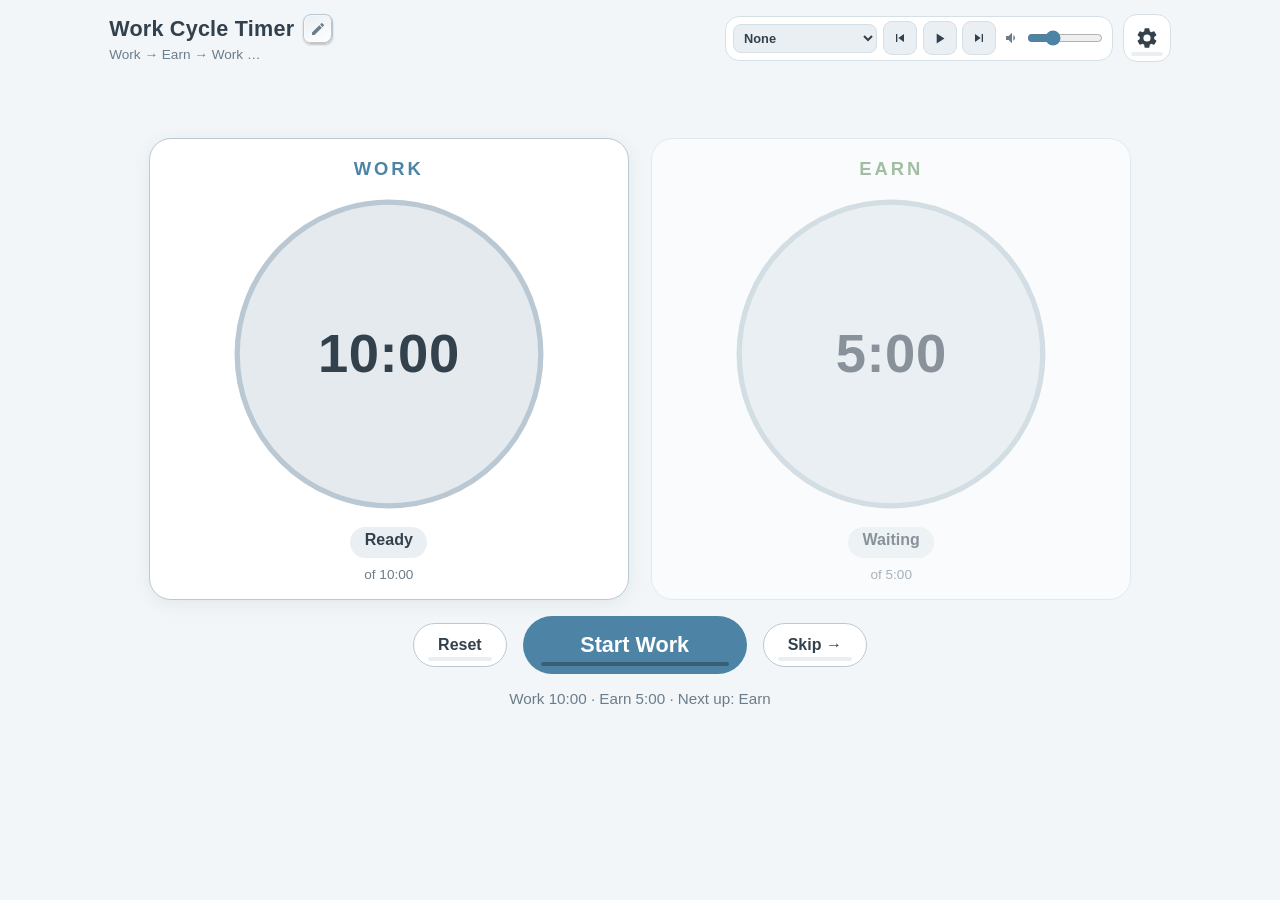
==== index.html @ a23c0a98 "Work Cycle Timer - sensory-friendly work/earn cycle timer" ====
<!DOCTYPE html>
<html lang="en">
<head>
  <meta charset="UTF-8">
  <meta name="viewport" content="width=device-width, initial-scale=1.0">
  <title>Work Cycle Timer</title>
  <link rel="stylesheet" href="styles.css">
</head>
<body data-theme="calm" data-current="work">

  <!-- Background sensory media layer -->
  <div class="bg-layer" aria-hidden="true">
    <video id="bgVideo" class="bg-video" muted loop playsinline preload="auto"></video>
    <canvas id="animCanvas" class="anim-canvas"></canvas>
  </div>
  <div id="flashOverlay" class="flash-overlay" aria-hidden="true"></div>

  <div class="app">

    <header class="app-header">
      <div class="brand">
        <div class="title-row">
          <h1 id="appTitle">Work Cycle Timer</h1>
          <input id="titleInput" class="title-input" type="text" maxlength="60"
                 size="18" value="Work Cycle Timer" aria-label="Timer title" hidden>
          <button id="editTitleBtn" class="edit-title-btn" type="button"
                  title="Edit the timer title" aria-label="Edit the timer title">
            <svg viewBox="0 0 24 24" width="16" height="16" fill="currentColor" aria-hidden="true">
              <path d="M3 17.25V21h3.75L17.81 9.94l-3.75-3.75L3 17.25zM20.71 7.04a1 1 0 0 0 0-1.41l-2.34-2.34a1 1 0 0 0-1.41 0l-1.83 1.83 3.75 3.75 1.83-1.83z"/>
            </svg>
          </button>
        </div>
        <p class="tagline">Work &rarr; Earn &rarr; Work &hellip;</p>
      </div>
      <div class="header-tools">
        <div class="media-controls" role="group" aria-label="Music controls">
          <select id="trackSelect" class="track-select" aria-label="Choose a track" title="Pick a track">
            <option value="">None</option>
          </select>
          <button id="prevTrackBtn" class="tool-btn" type="button"
                  title="Hold for 1 second for the previous track" aria-label="Previous track">
            <svg viewBox="0 0 24 24" width="16" height="16" fill="currentColor" aria-hidden="true">
              <path d="M6 6h2v12H6zm3.5 6L18 18V6z"/>
            </svg>
            <span class="hold-track" aria-hidden="true"><span class="hold-fill"></span></span>
          </button>
          <button id="playPauseBtn" class="tool-btn" type="button"
                  title="Hold for 1 second to play" aria-label="Play music">
            <svg id="playIcon" viewBox="0 0 24 24" width="17" height="17" fill="currentColor" aria-hidden="true">
              <path d="M8 5v14l11-7z"/>
            </svg>
            <svg id="pauseIcon" viewBox="0 0 24 24" width="17" height="17" fill="currentColor" aria-hidden="true" style="display:none">
              <path d="M6 19h4V5H6v14zm8-14v14h4V5h-4z"/>
            </svg>
            <span class="hold-track" aria-hidden="true"><span class="hold-fill"></span></span>
          </button>
          <button id="nextTrackBtn" class="tool-btn" type="button"
                  title="Hold for 1 second for the next track" aria-label="Next track">
            <svg viewBox="0 0 24 24" width="16" height="16" fill="currentColor" aria-hidden="true">
              <path d="M6 18l8.5-6L6 6v12zM16 6v12h2V6h-2z"/>
            </svg>
            <span class="hold-track" aria-hidden="true"><span class="hold-fill"></span></span>
          </button>
          <label class="media-vol" title="Music volume">
            <svg viewBox="0 0 24 24" width="16" height="16" fill="currentColor" aria-hidden="true">
              <path d="M3 9v6h4l5 5V4L7 9H3zm13.5 3c0-1.77-1.02-3.29-2.5-4.03v8.05c1.48-.73 2.5-2.25 2.5-4.02z"/>
            </svg>
            <input type="range" id="mediaVol" min="0" max="100" step="5" aria-label="Music volume">
          </label>
        </div>
        <button id="gearBtn" class="gear-btn" title="Hold for 3 seconds to open settings"
                aria-label="Hold for 3 seconds to open settings">
          <svg viewBox="0 0 24 24" width="24" height="24" fill="currentColor" aria-hidden="true">
            <path d="M19.14 12.94a7.07 7.07 0 0 0 .06-.94 7.07 7.07 0 0 0-.06-.94l2.03-1.58a.5.5 0 0 0 .12-.64l-1.92-3.32a.5.5 0 0 0-.61-.22l-2.39.96a7.2 7.2 0 0 0-1.62-.94l-.36-2.54a.5.5 0 0 0-.5-.42h-3.84a.5.5 0 0 0-.5.42l-.36 2.54c-.58.24-1.12.55-1.62.94l-2.39-.96a.5.5 0 0 0-.61.22L2.65 8.84a.5.5 0 0 0 .12.64l2.03 1.58a7.07 7.07 0 0 0 0 1.88l-2.03 1.58a.5.5 0 0 0-.12.64l1.92 3.32c.13.22.39.31.61.22l2.39-.96c.5.39 1.04.7 1.62.94l.36 2.54c.04.24.25.42.5.42h3.84c.25 0 .46-.18.5-.42l.36-2.54a7.2 7.2 0 0 0 1.62-.94l2.39.96c.22.09.48 0 .61-.22l1.92-3.32a.5.5 0 0 0-.12-.64l-2.03-1.58zM12 15.6A3.6 3.6 0 1 1 12 8.4a3.6 3.6 0 0 1 0 7.2z"/>
          </svg>
          <span class="hold-track" aria-hidden="true"><span class="hold-fill"></span></span>
        </button>
      </div>
    </header>

    <div id="banner" class="banner" role="status" aria-live="polite"></div>

    <section class="timers" aria-label="Cycle timers">

      <div class="timer-card is-active" data-mode="work">
        <div class="timer-name">Work</div>
        <div class="cycle-badge" id="cycleBadge" hidden>
          <span class="cycle-pips" id="cyclePips" aria-hidden="true"></span>
          <span id="cycleText">Cycle 1 of 3</span>
        </div>
        <div class="dial-wrap">
          <svg class="dial-svg" viewBox="0 0 100 100" aria-hidden="true">
            <circle class="dial-track" cx="50" cy="50" r="46"></circle>
            <path class="dial-wedge" d=""></path>
            <circle class="dial-rim" cx="50" cy="50" r="46"></circle>
          </svg>
          <div class="dial-center">
            <div class="time-display">10:00</div>
          </div>
        </div>
        <div class="timer-status">Ready</div>
        <div class="timer-total">of 10:00</div>
      </div>

      <div class="timer-card" data-mode="earn">
        <div class="timer-name">Earn</div>
        <div class="dial-wrap">
          <svg class="dial-svg" viewBox="0 0 100 100" aria-hidden="true">
            <circle class="dial-track" cx="50" cy="50" r="46"></circle>
            <path class="dial-wedge" d=""></path>
            <circle class="dial-rim" cx="50" cy="50" r="46"></circle>
          </svg>
          <div class="dial-center">
            <div class="time-display">5:00</div>
          </div>
        </div>
        <div class="timer-status">Waiting</div>
        <div class="timer-total">of 5:00</div>
      </div>

    </section>

    <div class="controls">
      <button id="resetBtn" class="ghost-btn" type="button" title="Hold for 1 second">Reset
        <span class="hold-track" aria-hidden="true"><span class="hold-fill"></span></span></button>
      <button id="mainBtn" class="main-btn" type="button" title="Hold for 1 second"><span id="mainLabel">Start Work</span>
        <span class="hold-track" aria-hidden="true"><span class="hold-fill"></span></span></button>
      <button id="skipBtn" class="ghost-btn" type="button" title="Hold for 1 second">Skip &rarr;
        <span class="hold-track" aria-hidden="true"><span class="hold-fill"></span></span></button>
    </div>

    <p id="cycleLine" class="cycle-line">Work 10:00 &middot; Earn 5:00 &middot; Next up: Earn</p>

  </div>

  <!-- Settings (hold the gear for 3 seconds to open) -->
  <div id="settingsModal" class="modal-backdrop" hidden>
    <div class="settings-panel" role="dialog" aria-modal="true" aria-labelledby="settingsTitle">
      <nav class="settings-side" role="tablist" aria-label="Settings groups">
        <button class="side-btn active" type="button" role="tab" aria-selected="true" data-tab="timers">Timers</button>
        <button class="side-btn" type="button" role="tab" aria-selected="false" data-tab="alerts">Alerts</button>
        <button class="side-btn" type="button" role="tab" aria-selected="false" data-tab="display">Display</button>
        <button class="side-btn" type="button" role="tab" aria-selected="false" data-tab="media">Media</button>
        <button class="side-btn" type="button" role="tab" aria-selected="false" data-tab="ideas">Ideas</button>
      </nav>

      <div class="settings-main">
      <div class="settings-head">
        <div class="head-row">
          <h2 id="settingsTitle">Settings</h2>
          <button id="closeSettings" class="icon-btn" type="button" aria-label="Close settings">&#10005;</button>
        </div>
      </div>

      <div class="settings-body">

        <div class="tab-panel active" data-tab="timers" role="tabpanel">
        <section>
          <h3>Cycle lengths</h3>
          <div class="row">
            <label for="workMin">Work length</label>
            <span class="time-inputs">
              <input type="number" id="workMin" min="0" max="180" step="1"> min
              <input type="number" id="workSec" min="0" max="59" step="1"> sec
            </span>
          </div>
          <div class="row">
            <label for="earnMin">Earn length</label>
            <span class="time-inputs">
              <input type="number" id="earnMin" min="0" max="180" step="1"> min
              <input type="number" id="earnSec" min="0" max="59" step="1"> sec
            </span>
          </div>
          <p class="hint">Default is 10 minutes work / 5 minutes earn. Changes apply right away when the timer is not running.</p>
        </section>

        <section>
          <h3>Work cycles per earn</h3>
          <div class="row">
            <label for="cyclesVal">Work cycles before Earn</label>
            <span class="stepper" role="group" aria-label="Work cycles before Earn">
              <button type="button" class="step-btn" id="cyclesDown"
                      aria-label="One fewer work cycle">&minus;</button>
              <output id="cyclesVal" class="step-val" aria-live="polite">1</output>
              <button type="button" class="step-btn" id="cyclesUp"
                      aria-label="One more work cycle">+</button>
              <span id="cyclesNote" class="step-note">work, earn, work, earn&hellip;</span>
            </span>
          </div>
          <p class="hint">How many work cycles must finish before the Earn cycle starts. The count
            restarts after each Earn, when you change this setting, and when you press Reset;
            Skip advances to the next cycle in the sequence.</p>
        </section>

        <section>
          <h3>When time is up</h3>
          <div class="row">
            <label for="endBehavior">Then</label>
            <select id="endBehavior">
              <option value="pause">Pause &mdash; wait for Start (default)</option>
              <option value="auto">Switch to the other timer automatically</option>
              <option value="auto10">Switch automatically after 10 seconds</option>
            </select>
          </div>
        </section>

        <section>
          <h3>Transition warnings</h3>
          <div class="row">
            <label class="check-label" for="warningsOn">
              <input type="checkbox" id="warningsOn"> Show gentle warnings before time is up
            </label>
          </div>
          <div class="row checks">
            <label class="check-label" for="warn120"><input type="checkbox" id="warn120"> 2 minutes left</label>
            <label class="check-label" for="warn60"><input type="checkbox" id="warn60"> 1 minute left</label>
            <label class="check-label" for="warn30"><input type="checkbox" id="warn30"> 30 seconds left</label>
          </div>
          <p class="hint">Warnings show a soft banner and, if sound is on, a quiet chime.</p>
        </section>
        </div>

        <div class="tab-panel" data-tab="alerts" role="tabpanel" hidden>
        <section>
          <h3>Sound</h3>
          <div class="row">
            <label class="check-label" for="soundOn"><input type="checkbox" id="soundOn"> Sound alerts</label>
          </div>
          <div class="row">
            <label for="soundType">Sound</label>
            <select id="soundType">
              <option value="chime">Soft chime</option>
              <option value="bell">Gentle bell</option>
              <option value="ping">Single ping</option>
            </select>
          </div>
          <div class="row">
            <label for="soundVol">Volume</label>
            <span class="range-wrap">
              <input type="range" id="soundVol" min="0" max="100" step="5">
              <span id="soundVolVal" class="range-val">50%</span>
              <button id="testSound" class="mini-btn" type="button">Test</button>
            </span>
          </div>
          <p class="hint">Sounds are gentle and optional &mdash; the timer works fully in silence.</p>
        </section>

        <section>
          <h3>Screen flash</h3>
          <div class="row">
            <label class="check-label" for="flashOn"><input type="checkbox" id="flashOn"> Soft screen pulse when time is up</label>
          </div>
          <p class="hint">A slow, gentle pulse &mdash; not a hard blink. Turn off for light sensitivity.</p>
        </section>
        </div>

        <div class="tab-panel" data-tab="display" role="tabpanel" hidden>
        <section>
          <h3>Display</h3>
          <div class="row">
            <label class="check-label" for="largeText"><input type="checkbox" id="largeText"> Large text / big display</label>
          </div>
          <div class="row">
            <span class="field-label" id="themeLbl">Color theme</span>
            <p class="hint">Click a palette — it applies right away and is saved
              with your settings. The little squares show the page background,
              card, text and the two dial colors.</p>
          </div>
          <div id="themeList" class="theme-list" role="group" aria-labelledby="themeLbl"></div>
          <div class="row">
            <label for="layout">Timer layout</label>
            <select id="layout">
              <option value="side">Side by side (default)</option>
              <option value="single">One timer at a time</option>
            </select>
          </div>
        </section>
        </div>

        <div class="tab-panel" data-tab="media" role="tabpanel" hidden>
        <section>
          <h3>Sensory animation (built in)</h3>
          <div class="row">
            <label for="animSelect">Animation</label>
            <select id="animSelect">
              <option value="none">None</option>
              <option value="bubbles">Floating bubbles</option>
              <option value="glow">Drifting soft glow</option>
              <option value="waves">Slow waves</option>
              <option value="rain">Gentle rain</option>
            </select>
          </div>
          <div class="row">
            <label for="animReact">Animation reactivity</label>
            <select id="animReact">
              <option value="off">Off &mdash; plain drifting</option>
              <option value="gentle">Gentle (default)</option>
              <option value="noticeable">Noticeable &mdash; livelier</option>
            </select>
          </div>
          <div class="row">
            <label for="animOpacity">Animation opacity</label>
            <span class="range-wrap">
              <input type="range" id="animOpacity" min="0" max="100" step="5">
              <span id="animOpacityVal" class="range-val">50%</span>
            </span>
          </div>
          <p class="hint">Calming animations built into the app &mdash; no video files needed. They run
            softly behind the timers and work together with background music. Reactivity adds gentle
            physics: bubbles bump into each other and sometimes pop, waves swell, sharpen and crash
            into drifting foam &mdash; <b>Off</b> keeps them drifting plainly.</p>
        </section>

        <section>
          <h3>Background media</h3>
          <div class="row">
            <label for="videoSelect">Sensory video</label>
            <select id="videoSelect"><option value="">None</option></select>
          </div>
          <div class="row">
            <label for="videoOpacity">Video opacity</label>
            <span class="range-wrap">
              <input type="range" id="videoOpacity" min="0" max="60" step="5">
              <span id="videoOpacityVal" class="range-val">25%</span>
            </span>
          </div>
          <div class="row">
            <label for="videoFile">Add video (this session)</label>
            <input type="file" id="videoFile" accept="video/*" multiple>
          </div>
          <div class="row">
            <label for="musicSelect">Background music</label>
            <select id="musicSelect"><option value="">None</option></select>
          </div>
          <div class="row">
            <label for="musicVol">Music volume</label>
            <span class="range-wrap">
              <input type="range" id="musicVol" min="0" max="100" step="5">
              <span id="musicVolVal" class="range-val">30%</span>
            </span>
          </div>
          <p class="hint">Videos last until the page is closed. Music you add is remembered — see the
            playlist below. To ship tracks with the app, drop files into the <b>media</b> folder and
            list them in <b>media/playlist.js</b> (see README).</p>
        </section>

        <section>
          <h3>Music playlist</h3>
          <div class="row">
            <label for="musicFile">Add music files</label>
            <input type="file" id="musicFile" accept="audio/*" multiple>
          </div>
          <div class="row pl-actions">
            <button id="plShuffle" class="ghost-btn" type="button">Shuffle</button>
            <button id="plRepeat" class="ghost-btn" type="button">Repeat: Off</button>
            <button id="plRestore" class="ghost-btn" type="button">Restore removed</button>
          </div>
          <div id="playlist" class="pl-list" role="list" aria-label="Music playlist"></div>
          <p class="hint">Every track — built-in and added — plays in this order. Drag the dotted
            handle to reorder (or focus it and press &uarr; / &darr;), click a name to jump to it,
            and use <b>&times;</b> to remove a track. Removed built-ins come back with
            <b>Restore removed</b>. Order, repeat mode and added files are saved with the rest of
            your settings.</p>
        </section>
        </div>

        <div class="tab-panel" data-tab="ideas" role="tabpanel" hidden>
        <section>
          <h3>The Ideas Engine</h3>
          <div class="row">
            <label for="suggestBtn">Idea box</label>
            <button id="suggestBtn" class="save-btn" type="button">Open The Ideas Engine</button>
          </div>
          <p id="suggestHint" class="hint"></p>
        </section>
        </div>

      </div>
      <div class="settings-foot">
        <button id="doneSettings" class="save-btn" type="button">Done</button>
        <button id="resetSettings" class="ghost-btn" type="button">Reset all settings to defaults</button>
        <button id="suggestTab" class="ghost-btn foot-link" type="button">Suggest a feature</button>
      </div>
      </div>
    </div>
  </div>

  <!-- Easter egg: hidden Windows logo — click the title 5 times to reveal -->
  <button id="winLogo" class="win-logo" type="button" aria-label="Windows logo">
    <svg viewBox="0 0 100 100" aria-hidden="true">
      <path fill="#f25022" d="M7 21 Q27 13 47 17 L47 48 Q27 45 7 53 Z"/>
      <path fill="#7fba00" d="M53 17 Q74 13 93 8 L93 40 Q74 44 53 48 Z"/>
      <path fill="#00a4ef" d="M7 57 Q27 54 47 57 L47 88 Q27 86 7 93 Z"/>
      <path fill="#ffb900" d="M53 57 Q74 61 93 64 L93 96 Q74 92 53 88 Z"/>
    </svg>
  </button>

  <!-- Easter egg scene: cute Windows XP "Bliss" hills -->
  <div id="xpScene" class="xp-scene" hidden>
    <div class="xp-sky"></div>
    <div class="xp-cloud xp-cloud-1"></div>
    <div class="xp-cloud xp-cloud-2"></div>
    <div class="xp-cloud xp-cloud-3"></div>
    <div class="xp-hill xp-hill-back"></div>
    <div class="xp-hill xp-hill-front"></div>
    <p class="xp-hint">Click anywhere to go back</p>
  </div>

  <audio id="bgMusic" preload="none"></audio>

  <script src="media/playlist.js"></script>
  <script src="app.js"></script>
</body>
</html>
---- styles.css ----
/* ============================================================
   Work Cycle Timer — styles
   Themes are CSS variable sets on body[data-theme]
   ============================================================ */

* { box-sizing: border-box; }

html {
  font-size: 16px;
}
html.large-text {
  font-size: 19px;
}

html, body {
  height: 100%;
  margin: 0;
}

body {
  font-family: -apple-system, "Segoe UI", Roboto, Helvetica, Arial, sans-serif;
  background: var(--bg);
  color: var(--text);
  display: flex;
  flex-direction: column;
  min-height: 100vh;
  overflow-x: hidden;
  transition: background-color .35s ease, color .35s ease;
}

/* ---------- Themes ---------- */

body[data-theme="calm"] {
  --bg: #f2f6f8;
  --surface: #ffffff;
  --surface-2: #e9eff3;
  --text: #33414d;
  --text-dim: #6b7c8a;
  --border: #d5dfe6;
  --border-strong: #b9c8d3;
  --work: #4d84a6;
  --earn: #628f5d;
  --on-accent: #ffffff;
  --accent: #4d84a6;
  --warn-bg: #fdf3dd;
  --warn-text: #7a5c1e;
  --warn-border: #eeddb3;
  --track: #e4eaee;
  --shadow: 0 4px 18px rgba(40, 60, 80, .08);
}

body[data-theme="low"] {
  --bg: #eef1f3;
  --surface: #f6f8f9;
  --surface-2: #eaedef;
  --text: #5b6570;
  --text-dim: #838d97;
  --border: #e2e6e9;
  --border-strong: #d3d9dd;
  --work: #94b4c3;
  --earn: #a9c5a5;
  --on-accent: #ffffff;
  --accent: #94b4c3;
  --warn-bg: #f4efe3;
  --warn-text: #8a8172;
  --warn-border: #e8e0cf;
  --track: #e7eaed;
  --shadow: 0 3px 12px rgba(40, 60, 80, .05);
}

body[data-theme="high"] {
  --bg: #000000;
  --surface: #0b0d10;
  --surface-2: #16191e;
  --text: #ffffff;
  --text-dim: #d0d6dc;
  --border: #ffffff;
  --border-strong: #ffffff;
  --work: #56e0ff;
  --earn: #b7ff5e;
  --on-accent: #000000;
  --accent: #56e0ff;
  --warn-bg: #2a2105;
  --warn-text: #ffe066;
  --warn-border: #ffe066;
  --track: #26292e;
  --shadow: 0 0 0 2px #ffffff;
}

body[data-theme="dark"] {
  --bg: #151a20;
  --surface: #1e242b;
  --surface-2: #252c34;
  --text: #e7edf2;
  --text-dim: #9aa7b3;
  --border: #323b45;
  --border-strong: #46525e;
  --work: #6fa9c7;
  --earn: #8fbf88;
  --on-accent: #0d1117;
  --accent: #6fa9c7;
  --warn-bg: #3a3320;
  --warn-text: #f0dca6;
  --warn-border: #5c5030;
  --track: #2a323b;
  --shadow: 0 4px 18px rgba(0, 0, 0, .35);
}

body[data-theme="lavender"] {
  --bg: #f5f3fb;
  --surface: #ffffff;
  --surface-2: #ece8f7;
  --text: #3d3a52;
  --text-dim: #75708f;
  --border: #ddd7ef;
  --border-strong: #c5bce6;
  --work: #7a6fc0;
  --earn: #6a9a76;
  --on-accent: #ffffff;
  --accent: #7a6fc0;
  --warn-bg: #fdf3dd;
  --warn-text: #7a5c1e;
  --warn-border: #eeddb3;
  --track: #e8e3f4;
  --shadow: 0 4px 18px rgba(70, 55, 110, .08);
}

body[data-theme="mint"] {
  --bg: #eef8f3;
  --surface: #ffffff;
  --surface-2: #e0f0e8;
  --text: #2f4640;
  --text-dim: #648076;
  --border: #cfe6dc;
  --border-strong: #aed2c3;
  --work: #35837e;
  --earn: #6f9a58;
  --on-accent: #ffffff;
  --accent: #35837e;
  --warn-bg: #fdf3dd;
  --warn-text: #7a5c1e;
  --warn-border: #eeddb3;
  --track: #dcefe6;
  --shadow: 0 4px 18px rgba(40, 80, 65, .08);
}

body[data-theme="peach"] {
  --bg: #fdf6ef;
  --surface: #fffdfb;
  --surface-2: #f9ece0;
  --text: #4d3f34;
  --text-dim: #8a7566;
  --border: #f0e0d0;
  --border-strong: #e0c9b4;
  --work: #c26a3c;
  --earn: #7a9a5a;
  --on-accent: #ffffff;
  --accent: #c26a3c;
  --warn-bg: #fdf3dd;
  --warn-text: #7a5c1e;
  --warn-border: #eeddb3;
  --track: #f5e8db;
  --shadow: 0 4px 18px rgba(110, 70, 40, .08);
}

body[data-theme="rose"] {
  --bg: #fdf4f6;
  --surface: #ffffff;
  --surface-2: #f9e7ec;
  --text: #4f3540;
  --text-dim: #8c6b78;
  --border: #f2dae1;
  --border-strong: #e4c2cd;
  --work: #c25f7e;
  --earn: #6f9466;
  --on-accent: #ffffff;
  --accent: #c25f7e;
  --warn-bg: #fdf3dd;
  --warn-text: #7a5c1e;
  --warn-border: #eeddb3;
  --track: #f6e6ea;
  --shadow: 0 4px 18px rgba(120, 50, 70, .08);
}

body[data-theme="ocean"] {
  --bg: #eef8fa;
  --surface: #ffffff;
  --surface-2: #dff0f4;
  --text: #2c4750;
  --text-dim: #5f7f89;
  --border: #cfe6eb;
  --border-strong: #aed3dc;
  --work: #2f87a3;
  --earn: #5f9a6a;
  --on-accent: #ffffff;
  --accent: #2f87a3;
  --warn-bg: #fdf3dd;
  --warn-text: #7a5c1e;
  --warn-border: #eeddb3;
  --track: #dceef2;
  --shadow: 0 4px 18px rgba(30, 80, 95, .08);
}

body[data-theme="midnight"] {
  --bg: #0a0f1e;
  --surface: #121a30;
  --surface-2: #1a2440;
  --text: #e3e9f7;
  --text-dim: #9aa6c4;
  --border: #2c3a5e;
  --border-strong: #415480;
  --work: #6fa8ff;
  --earn: #67d6a5;
  --on-accent: #060a14;
  --accent: #6fa8ff;
  --warn-bg: #1c2745;
  --warn-text: #a9c6f5;
  --warn-border: #3d5585;
  --track: #1e2944;
  --shadow: 0 4px 18px rgba(0, 0, 0, .45);
}

body[data-theme="warm"] {
  --bg: #211a14;
  --surface: #2b221a;
  --surface-2: #352a20;
  --text: #f0e6da;
  --text-dim: #b3a291;
  --border: #4a3c2e;
  --border-strong: #63513e;
  --work: #d9a05f;
  --earn: #93b877;
  --on-accent: #241a10;
  --accent: #d9a05f;
  --warn-bg: #3a3020;
  --warn-text: #f0dca6;
  --warn-border: #5c4c2e;
  --track: #3a2f24;
  --shadow: 0 4px 18px rgba(0, 0, 0, .4);
}

/* ---------- Background media ---------- */

.bg-layer {
  position: fixed;
  inset: 0;
  z-index: 0;
  pointer-events: none;
  overflow: hidden;
}

.bg-video {
  width: 100%;
  height: 100%;
  object-fit: cover;
  opacity: .25;
}

.anim-canvas {
  position: absolute;
  inset: 0;
  width: 100%;
  height: 100%;
  opacity: .5;
  pointer-events: none;
}

.flash-overlay {
  position: fixed;
  inset: 0;
  z-index: 50;
  background: #ffffff;
  opacity: 0;
  pointer-events: none;
}

body.flash-enabled.flash-active .flash-overlay {
  animation: softFlash 1.1s ease-in-out 2;
}

@keyframes softFlash {
  0%, 100% { opacity: 0; }
  50%      { opacity: .28; }
}

/* ---------- App shell ---------- */

.app {
  position: relative;
  z-index: 1;
  flex: 1;
  display: flex;
  flex-direction: column;
  gap: 1rem;
  width: min(1100px, 100%);
  margin: 0 auto;
  padding: .9rem 1.2rem 1.4rem;
}

.app-header {
  display: flex;
  align-items: flex-start;
  justify-content: space-between;
  gap: 1rem;
}

.brand h1 {
  margin: 0;
  font-size: 1.35rem;
  font-weight: 800;
  letter-spacing: .01em;
}

.tagline {
  margin: .15rem 0 0;
  font-size: .85rem;
  color: var(--text-dim);
}

/* ---------- Editable title (embossed pencil) ---------- */

.title-row {
  display: flex;
  align-items: center;
  gap: .55rem;
}

/* Pencil button: embossed — lit top-left edge, shaded bottom-right,
   soft drop shadow, so it looks stamped out of the panel. */
.edit-title-btn {
  flex: none;
  width: 30px;
  height: 30px;
  display: grid;
  place-items: center;
  padding: 0;
  border-radius: 8px;
  border: 1px solid var(--border-strong);
  background: linear-gradient(160deg, var(--surface-2), var(--surface));
  color: var(--text-dim);
  cursor: pointer;
  box-shadow:
    inset 1px 1px 0 rgba(255, 255, 255, .38),
    inset -1px -1px 0 rgba(0, 0, 0, .22),
    0 1px 2px rgba(0, 0, 0, .20);
}

.edit-title-btn:hover {
  color: var(--accent);
  border-color: var(--accent);
}

.edit-title-btn:active {
  transform: translateY(1px);
  box-shadow:
    inset 1px 2px 3px rgba(0, 0, 0, .28),
    inset -1px -1px 0 rgba(255, 255, 255, .18);
}

.edit-title-btn:focus-visible {
  outline: 2px solid var(--accent);
  outline-offset: 2px;
}

.title-input {
  box-sizing: border-box;
  font: inherit;
  font-size: 1.35rem;
  font-weight: 800;
  letter-spacing: .01em;
  color: var(--text);
  background: var(--surface-2);
  border: 1.5px solid var(--accent);
  border-radius: 8px;
  padding: .1rem .45rem;
  max-width: min(70vw, 420px);
  box-shadow: inset 0 2px 4px rgba(0, 0, 0, .18);
}

.title-input:focus { outline: none; }

/* ---------- Hold-to-activate (all kid-safe buttons) ----------
   Each holdable button sets --hold-dur (3s gear, 1.5s the rest);
   the .holding class runs the fill for that long.             */

.gear-btn {
  --hold-dur: 3s;
  position: relative;
  flex: none;
  width: 48px;
  height: 48px;
  display: grid;
  place-items: center;
  border-radius: 14px;
  border: 1.5px solid var(--border);
  background: var(--surface);
  color: var(--text);
  cursor: pointer;
  touch-action: none;
  user-select: none;
  -webkit-user-select: none;
}

.gear-btn:hover { border-color: var(--border-strong); }
.gear-btn.holding { border-color: var(--accent); color: var(--accent); }

.hold-track {
  position: absolute;
  left: 7px;
  right: 7px;
  bottom: 5px;
  height: 4px;
  border-radius: 2px;
  background: var(--surface-2);
  overflow: hidden;
}

.hold-fill {
  display: block;
  height: 100%;
  width: 0;
  background: var(--accent);
}

.holding .hold-fill {
  animation: holdFill var(--hold-dur, 3s) linear forwards;
}

@keyframes holdFill {
  from { width: 0; }
  to   { width: 100%; }
}

/* ---------- Header tools (media bar + gear) ---------- */

.header-tools {
  display: flex;
  align-items: center;
  gap: .6rem;
  margin-left: auto;
  flex: none;
}

.media-controls {
  display: flex;
  align-items: center;
  gap: .35rem;
  padding: .3rem .45rem;
  border-radius: 14px;
  border: 1.5px solid var(--border);
  background: var(--surface);
}

.tool-btn {
  --hold-dur: 1s;
  position: relative;
  overflow: hidden;
  width: 34px;
  height: 34px;
  display: grid;
  place-items: center;
  padding: 0;
  border-radius: 9px;
  border: 1.5px solid var(--border);
  background: var(--surface-2);
  color: var(--text);
  cursor: pointer;
  touch-action: none;
  user-select: none;
  -webkit-user-select: none;
}

.tool-btn:hover { border-color: var(--border-strong); }
.tool-btn.holding { border-color: var(--accent); color: var(--accent); }

.tool-btn:focus-visible,
.gear-btn:focus-visible {
  outline: 2px solid var(--accent);
  outline-offset: 2px;
}

/* Smaller buttons need a shorter track inset */
.tool-btn .hold-track {
  left: 4px;
  right: 4px;
  bottom: 3px;
  height: 3px;
}

.media-vol {
  display: flex;
  align-items: center;
  gap: .3rem;
  padding-left: .15rem;
  color: var(--text-dim);
}

/* Track dropdown in the header media bar */
.track-select {
  width: 9rem;
  max-width: 34vw;
  font: inherit;
  font-size: .8rem;
  font-weight: 600;
  padding: .3rem .35rem;
  border-radius: 8px;
  border: 1.5px solid var(--border);
  background: var(--surface-2);
  color: var(--text);
  cursor: pointer;
}

.track-select:hover { border-color: var(--border-strong); }

#mediaVol {
  width: 76px;
  accent-color: var(--accent);
  cursor: pointer;
}

@media (max-width: 760px) {
  .app-header { flex-wrap: wrap; }
  #mediaVol { width: 60px; }
  .track-select { width: 6.5rem; }
}

/* ---------- Banner ---------- */

.banner {
  min-height: 2.7rem;
  display: flex;
  align-items: center;
  justify-content: center;
  text-align: center;
  padding: .55rem 1rem;
  border-radius: 14px;
  border: 1.5px solid var(--warn-border);
  background: var(--warn-bg);
  color: var(--warn-text);
  font-size: 1.15rem;
  font-weight: 700;
  opacity: 0;
  transition: opacity .45s ease;
}

.banner.show { opacity: 1; }

/* ---------- Timers ---------- */

.timers {
  display: flex;
  gap: 1.4rem;
  justify-content: center;
  align-items: stretch;
}

.timer-card {
  flex: 1 1 0;
  max-width: 480px;
  background: var(--surface);
  border: 1.5px solid var(--border);
  border-radius: 22px;
  padding: 1.2rem 1.2rem 1.1rem;
  display: flex;
  flex-direction: column;
  align-items: center;
  gap: .55rem;
  opacity: .55;
  transition: opacity .4s ease, border-color .4s ease, box-shadow .4s ease;
}

.timer-card.is-active {
  opacity: 1;
  border-color: var(--border-strong);
  box-shadow: var(--shadow);
}

.timer-name {
  font-size: 1.15rem;
  font-weight: 800;
  letter-spacing: .16em;
  text-transform: uppercase;
}

.timer-card[data-mode="work"] .timer-name { color: var(--work); }
.timer-card[data-mode="earn"] .timer-name { color: var(--earn); }

/* "Cycle 2 of 3" progress badge — only on the Work card, only when
   more than one work cycle is set. Filled pips = cycles done,
   bright pip = the one running now, hollow = still to come. */
.cycle-badge {
  display: inline-flex;
  align-items: center;
  gap: .5rem;
  padding: .2rem .65rem;
  border-radius: 999px;
  border: 1.5px solid var(--border-strong);
  background: var(--surface-2);
  font-size: .85rem;
  font-weight: 800;
  letter-spacing: .02em;
}

.cycle-badge[hidden] { display: none; }

.cycle-pips {
  display: inline-flex;
  align-items: center;
  gap: .3rem;
}

.pip {
  width: .55rem;
  height: .55rem;
  border-radius: 50%;
  border: 1.5px solid var(--border-strong);
  background: transparent;
}

.pip.done {
  background: var(--work);
  border-color: var(--work);
  opacity: .45;
}

.pip.now {
  background: var(--work);
  border-color: var(--work);
}

.dial-wrap {
  position: relative;
  width: min(42vw, 42vh, 330px);
  aspect-ratio: 1 / 1;
}

.dial-svg {
  width: 100%;
  height: 100%;
  display: block;
}

.dial-track {
  fill: var(--track);
}

.timer-card[data-mode="work"] .dial-wedge { fill: var(--work); }
.timer-card[data-mode="earn"] .dial-wedge { fill: var(--earn); }

.dial-rim {
  fill: none;
  stroke: var(--border-strong);
  stroke-width: 1.6;
}

.dial-center {
  position: absolute;
  inset: 0;
  display: grid;
  place-items: center;
  pointer-events: none;
}

.time-display {
  font-size: clamp(2rem, 5.5vw, 3.4rem);
  font-weight: 800;
  font-variant-numeric: tabular-nums;
  letter-spacing: .01em;
  color: var(--text);
}

html.large-text .time-display {
  font-size: clamp(2.6rem, 7vw, 4.4rem);
}

.timer-status {
  font-size: 1rem;
  font-weight: 700;
  color: var(--text);
  background: var(--surface-2);
  border-radius: 999px;
  padding: .25rem .9rem;
  min-height: 1.9rem;
}

.timer-total {
  font-size: .85rem;
  color: var(--text-dim);
  font-variant-numeric: tabular-nums;
}

/* ---------- One-timer-at-a-time layout ---------- */

body.layout-single .timer-card:not(.is-active) { display: none; }

body.layout-single .timers { justify-content: center; }

body.layout-single .timer-card { max-width: none; width: 100%; }

body.layout-single .dial-wrap {
  width: min(70vw, 55vh, 470px);
}

/* ---------- Controls ---------- */

.controls {
  display: flex;
  gap: 1rem;
  justify-content: center;
  align-items: center;
  flex-wrap: wrap;
}

.main-btn {
  --hold-dur: 1s;
  position: relative;
  overflow: hidden;
  min-width: 14rem;
  padding: 1rem 2.2rem;
  font-size: 1.35rem;
  font-weight: 800;
  border: none;
  border-radius: 999px;
  cursor: pointer;
  color: var(--on-accent);
  transition: transform .12s ease, background-color .35s ease, filter .2s ease;
  touch-action: none;
  user-select: none;
  -webkit-user-select: none;
}

/* Hold bar contrast on the colored Start button: dark track, light fill */
.main-btn .hold-track {
  left: 18px;
  right: 18px;
  bottom: 8px;
  background: rgba(0, 0, 0, .28);
}

.main-btn .hold-fill {
  background: rgba(255, 255, 255, .92);
}

body[data-current="work"] .main-btn { background: var(--work); }
body[data-current="earn"] .main-btn { background: var(--earn); }

.main-btn:hover { filter: brightness(1.06); }
.main-btn:active { transform: scale(.97); }

.ghost-btn {
  --hold-dur: 1s;
  position: relative;
  overflow: hidden;
  padding: .75rem 1.5rem;
  font-size: 1rem;
  font-weight: 700;
  border-radius: 999px;
  border: 1.5px solid var(--border-strong);
  background: var(--surface);
  color: var(--text);
  cursor: pointer;
  touch-action: none;
  user-select: none;
  -webkit-user-select: none;
}

.ghost-btn .hold-track {
  left: 14px;
  right: 14px;
  bottom: 5px;
}

.ghost-btn:hover { background: var(--surface-2); }
.ghost-btn:active { transform: scale(.97); }

.ghost-btn.wide { width: 100%; }

.cycle-line {
  margin: 0;
  text-align: center;
  font-size: .95rem;
  color: var(--text-dim);
  min-height: 1.4rem;
  font-variant-numeric: tabular-nums;
}

/* ---------- Settings modal ---------- */

.modal-backdrop {
  position: fixed;
  inset: 0;
  z-index: 60;
  background: rgba(0, 0, 0, .45);
  display: flex;
  align-items: center;
  justify-content: center;
  padding: 1rem;
}

.modal-backdrop[hidden] { display: none; }

.settings-panel {
  display: flex;
  width: min(860px, 100%);
  height: min(720px, calc(100vh - 2rem));
  overflow: hidden;
  background: var(--surface);
  color: var(--text);
  border: 1.5px solid var(--border-strong);
  border-radius: 18px;
  box-shadow: var(--shadow);
}

/* ---------- WordPress-style side navigation ---------- */

.settings-side {
  flex: none;
  width: 11.5rem;
  background: var(--surface-2);
  border-right: 1px solid var(--border);
  padding: 1.1rem .7rem;
  display: flex;
  flex-direction: column;
  gap: .3rem;
}

.side-btn {
  position: relative;
  display: block;
  width: 100%;
  text-align: left;
  padding: .62rem .8rem;
  font: inherit;
  font-size: 1rem;
  font-weight: 600;
  border: none;
  border-radius: 8px;
  background: transparent;
  color: var(--text-dim);
  cursor: pointer;
}

.side-btn:hover {
  background: var(--surface);
  color: var(--text);
}

.side-btn.active {
  background: var(--accent);
  color: var(--on-accent);
  font-weight: 700;
}

/* little pointer from the active item into the content area */
.side-btn.active::after {
  content: '';
  position: absolute;
  right: -.72rem;
  top: 50%;
  transform: translateY(-50%);
  border: .5rem solid transparent;
  border-left-color: var(--accent);
  z-index: 2;
}

.settings-main {
  flex: 1;
  min-width: 0;
  display: flex;
  flex-direction: column;
}

.settings-head {
  padding: 1.1rem 1.4rem .3rem;
  background: var(--surface);
}

.head-row {
  display: flex;
  align-items: center;
  justify-content: space-between;
}

.settings-head h2 {
  margin: 0;
  font-size: 1.45rem;
  font-weight: 800;
}

.settings-foot {
  display: flex;
  flex-wrap: wrap;
  gap: .8rem;
  align-items: center;
  padding: .8rem 1.4rem 1.1rem;
  background: var(--surface);
  border-top: 1px solid var(--border);
}

/* "Suggest a feature" shortcut sits apart from Done/Reset */
.settings-foot .foot-link { margin-left: auto; }

.save-btn {
  padding: .6rem 1.6rem;
  font: inherit;
  font-size: 1rem;
  font-weight: 700;
  border: none;
  border-radius: 8px;
  background: var(--accent);
  color: var(--on-accent);
  cursor: pointer;
  touch-action: manipulation;
}

.save-btn:hover { filter: brightness(1.06); }
.save-btn:active { transform: scale(.97); }
.save-btn:disabled {
  opacity: .45;
  cursor: default;
  filter: none;
}

.icon-btn {
  width: 40px;
  height: 40px;
  border-radius: 10px;
  border: 1.5px solid var(--border);
  background: var(--surface-2);
  color: var(--text);
  font-size: 1rem;
  cursor: pointer;
}

.settings-body {
  flex: 1;
  min-height: 0;
  overflow-y: auto;
  padding: .2rem 1.4rem 1.2rem;
}

/* WordPress-style rows: bold label left, field right, description under field */
.settings-body section {
  display: grid;
  grid-template-columns: minmax(8.5rem, 1fr) minmax(13rem, 1.7fr);
  column-gap: 1.3rem;
  row-gap: .25rem;
  align-items: center;
}

.settings-body section + section {
  border-top: 1px solid var(--border);
  margin-top: .7rem;
  padding-top: .6rem;
}

.settings-body h3 {
  grid-column: 1 / -1;
  margin: .5rem 0 .4rem;
  font-size: 1.2rem;
  font-weight: 800;
}

.row {
  display: contents;
}

.row > label,
.check-label,
.field-label {
  font-weight: 600;
  font-size: .95rem;
  display: inline-flex;
  align-items: center;
  gap: .5rem;
}

.row.checks {
  display: flex;
  grid-column: 1 / -1;
  justify-content: flex-start;
  gap: 1.4rem;
  padding: .2rem 0;
}

/* −/+ stepper (work cycles per earn) */
.stepper {
  display: inline-flex;
  align-items: center;
  gap: .55rem;
  flex-wrap: wrap;
}

.step-btn {
  width: 2.2rem;
  height: 2.2rem;
  display: grid;
  place-items: center;
  padding: 0;
  font-size: 1.3rem;
  font-weight: 800;
  line-height: 1;
  border-radius: 8px;
  border: 1.5px solid var(--border-strong);
  background: var(--surface-2);
  color: var(--text);
  cursor: pointer;
}

.step-btn:hover { border-color: var(--accent); color: var(--accent); }
.step-btn:active { transform: translateY(1px); }

.step-btn:disabled {
  opacity: .35;
  cursor: default;
}
.step-btn:disabled:hover {
  border-color: var(--border-strong);
  color: var(--text);
}

.step-val {
  min-width: 2.4rem;
  text-align: center;
  font-size: 1.45rem;
  font-weight: 800;
  font-variant-numeric: tabular-nums;
}

.step-note {
  font-size: .85rem;
  color: var(--text-dim);
}

.row > .check-label:only-child {
  grid-column: 1 / -1;
}

.row input[type="checkbox"] {
  width: 1.2rem;
  height: 1.2rem;
  accent-color: var(--accent);
  margin: 0;
}

.row select,
.row input[type="number"] {
  font: inherit;
  color: var(--text);
  background: var(--surface-2);
  border: 1.5px solid var(--border);
  border-radius: 9px;
  padding: .4rem .55rem;
}

.row select {
  flex: 1 1 12rem;
  min-width: 10rem;
}

.time-inputs {
  display: inline-flex;
  align-items: center;
  gap: .4rem;
  font-size: .9rem;
  color: var(--text-dim);
}

.time-inputs input[type="number"] {
  width: 4.4rem;
  text-align: center;
}

.range-wrap {
  display: inline-flex;
  align-items: center;
  gap: .6rem;
  flex: 1 1 12rem;
  justify-content: flex-end;
}

.range-wrap input[type="range"] {
  flex: 1;
  min-width: 7rem;
  accent-color: var(--accent);
}

.range-val {
  min-width: 3rem;
  text-align: right;
  font-variant-numeric: tabular-nums;
  font-size: .9rem;
  color: var(--text-dim);
}

.mini-btn {
  padding: .35rem .8rem;
  font: inherit;
  font-size: .85rem;
  font-weight: 700;
  border-radius: 8px;
  border: 1.5px solid var(--border-strong);
  background: var(--surface-2);
  color: var(--text);
  cursor: pointer;
}

.row input[type="file"] {
  font-size: .85rem;
  max-width: 14rem;
  color: var(--text-dim);
}

.hint {
  grid-column: 2;
  margin: .1rem 0 .3rem;
  font-size: .85rem;
  line-height: 1.45;
  color: var(--text-dim);
}

/* ---------- Music playlist (Settings → Media) ---------- */

.pl-list {
  grid-column: 1 / -1;
  display: flex;
  flex-direction: column;
  gap: .35rem;
  margin: .3rem 0 .35rem;
  padding: .5rem;
  max-height: 16rem;
  overflow-y: auto;
  border: 1px solid var(--border);
  border-radius: 10px;
  background: var(--surface-2);
}

.pl-empty {
  margin: .15rem .3rem;
  font-size: .85rem;
  line-height: 1.45;
  color: var(--text-dim);
}

.pl-row {
  display: grid;
  grid-template-columns: auto minmax(0, 1fr) auto;
  align-items: center;
  gap: .45rem;
  min-height: 2.4rem;
  padding: .25rem .45rem;
  border: 1px solid var(--border);
  border-radius: 8px;
  background: var(--surface);
}

.pl-row.is-current {
  border-color: var(--accent);
  box-shadow: inset 3px 0 0 var(--accent);
}

/* The current track gets a note glyph; a playing one turns into a ▶ */
.pl-row.is-current .pl-name::before {
  content: '\266A\00a0';
  color: var(--accent);
}
.pl-row.is-playing .pl-name::before { content: '\25B6\00a0'; }

.pl-row.dragging {
  position: relative;
  z-index: 2;
  opacity: .96;
  box-shadow: 0 6px 16px rgba(0, 0, 0, .3);
  cursor: grabbing;
}

.pl-grip {
  display: inline-flex;
  align-items: center;
  justify-content: center;
  width: 1.7rem;
  height: 1.9rem;
  padding: 0;
  border: none;
  border-radius: 6px;
  background: transparent;
  color: var(--text-dim);
  cursor: grab;
  touch-action: none;   /* dragging the grip never scrolls the panel */
}

.pl-grip:hover { background: var(--surface-2); color: var(--text); }
.pl-grip svg { fill: currentColor; pointer-events: none; }
.pl-grip:focus-visible { outline: 2px solid var(--accent); outline-offset: 1px; }

.pl-name {
  min-width: 0;
  padding: .3rem .4rem;
  border: none;
  border-radius: 6px;
  background: transparent;
  color: var(--text);
  font: inherit;
  font-size: .92rem;
  font-weight: 600;
  text-align: left;
  cursor: pointer;
  white-space: nowrap;
  overflow: hidden;
  text-overflow: ellipsis;
}

.pl-name:hover { background: var(--surface-2); }

.pl-del {
  width: 1.9rem;
  height: 1.9rem;
  padding: 0;
  border: 1px solid var(--border);
  border-radius: 6px;
  background: transparent;
  color: var(--text-dim);
  font-size: 1rem;
  line-height: 1;
  cursor: pointer;
}

.pl-del:hover {
  border-color: var(--accent);
  color: var(--accent);
}

.row.pl-actions {
  display: flex;
  grid-column: 1 / -1;
  align-items: center;
  justify-content: flex-start;
  flex-wrap: wrap;
  gap: .6rem;
  padding: .15rem 0;
}

.ghost-btn:disabled {
  opacity: .45;
  cursor: default;
  pointer-events: none;
}

/* ---------- Theme picker (Settings → Display) ---------- */

.theme-list {
  grid-column: 1 / -1;
  display: flex;
  flex-direction: column;
  gap: .35rem;
  margin: .25rem 0 .35rem;
  padding: .5rem;
  max-height: 17rem;
  overflow-y: auto;
  border: 1px solid var(--border);
  border-radius: 10px;
  background: var(--surface-2);
}

.theme-opt {
  display: flex;
  align-items: center;
  justify-content: space-between;
  flex-wrap: wrap;
  gap: .35rem .75rem;
  width: 100%;
  padding: .42rem .6rem;
  border: 1.5px solid var(--border);
  border-radius: 8px;
  background: var(--surface);
  color: var(--text);
  font: inherit;
  font-size: .93rem;
  font-weight: 600;
  text-align: left;
  cursor: pointer;
}

.theme-opt:hover { border-color: var(--border-strong); }
.theme-opt:focus-visible { outline: 2px solid var(--accent); outline-offset: 1px; }

.theme-opt.active {
  border-color: var(--accent);
  box-shadow: inset 3px 0 0 var(--accent);
}

/* A check as well as color, so the current pick is never color-only */
.theme-opt.active .theme-name::after {
  content: ' \2713';
  color: var(--accent);
}

.theme-name { min-width: 0; }

.theme-chips {
  display: inline-flex;
  gap: .3rem;
  margin-left: auto;
}

.theme-chip {
  width: 1.5rem;
  height: 1.5rem;
  flex-shrink: 0;
  border-radius: 6px;
  border: 1px solid var(--border-strong);
}

/* ---------- Easter egg: hidden Windows logo ---------- */

.win-logo {
  position: fixed;
  z-index: 45;
  width: 48px;
  height: 48px;
  padding: 5px;
  border: none;
  background: transparent;
  cursor: pointer;
  display: none;
  filter: drop-shadow(0 2px 5px rgba(0, 0, 0, .28));
  animation: logoBob 3.5s ease-in-out infinite;
}

.win-logo.shown { display: block; }

.win-logo svg {
  width: 100%;
  height: 100%;
  display: block;
}

@keyframes logoBob {
  0%, 100% { transform: translateY(0); }
  50%      { transform: translateY(-5px); }
}

/* ---------- Easter egg scene: cute XP "Bliss" hills ---------- */

.xp-scene {
  position: fixed;
  inset: 0;
  z-index: 90;
  overflow: hidden;
  cursor: pointer;
}

.xp-scene[hidden] { display: none; }

.xp-sky {
  position: absolute;
  inset: 0;
  background: linear-gradient(to bottom,
    #1b4fa0 0%, #3d7fd6 38%, #86bce8 72%, #d6ecfa 100%);
}

.xp-cloud {
  position: absolute;
  background: radial-gradient(closest-side,
    rgba(255, 255, 255, .98), rgba(255, 255, 255, .85) 55%, rgba(255, 255, 255, 0));
  border-radius: 50%;
  animation: cloudDrift linear infinite;
}

.xp-cloud-1 { width: 260px; height: 90px;  top: 12%; left: -280px; animation-duration: 75s; }
.xp-cloud-2 { width: 200px; height: 70px;  top: 26%; left: -210px; animation-duration: 95s; animation-delay: -40s; }
.xp-cloud-3 { width: 320px; height: 105px; top: 6%;  left: -330px; animation-duration: 110s; animation-delay: -75s; }

@keyframes cloudDrift {
  from { transform: translateX(0); }
  to   { transform: translateX(calc(100vw + 400px)); }
}

.xp-hill {
  position: absolute;
  border-radius: 50% 50% 0 0 / 100% 100% 0 0;
}

.xp-hill-back {
  left: -20%;
  right: -20%;
  bottom: -18%;
  height: 62%;
  background: linear-gradient(to bottom, #63b84e, #3f8f2c);
  transform: rotate(3deg);
}

.xp-hill-front {
  left: -30%;
  right: -10%;
  bottom: -30%;
  height: 68%;
  background: linear-gradient(to bottom, #71c95a 0%, #4aa336 45%, #2f7a22 100%);
  transform: rotate(-4deg);
}

.xp-hint {
  position: absolute;
  left: 50%;
  bottom: 4%;
  transform: translateX(-50%);
  margin: 0;
  color: #ffffff;
  font-weight: 700;
  font-size: .95rem;
  text-shadow: 0 1px 4px rgba(0, 0, 0, .45);
  background: rgba(0, 0, 0, .22);
  padding: .4rem 1rem;
  border-radius: 999px;
  animation: hintFade .6s ease .8s both;
}

@keyframes hintFade {
  from { opacity: 0; }
  to   { opacity: 1; }
}

/* ---------- Responsive ---------- */

@media (max-width: 760px) {
  .timers { flex-direction: column; align-items: center; }
  .timer-card { width: 100%; max-width: 480px; }
  .dial-wrap { width: min(72vw, 38vh, 330px); }

  .settings-panel { flex-direction: column; }
  .settings-side {
    width: 100%;
    flex-direction: row;
    overflow-x: auto;
    padding: .6rem;
    border-right: none;
    border-bottom: 1px solid var(--border);
  }
  .side-btn { width: auto; white-space: nowrap; }
  .side-btn.active::after { display: none; }
  .settings-body section { grid-template-columns: 1fr; }
  .hint,
  .row > .check-label:only-child { grid-column: 1; }
}

/* ---------- Reduced motion ---------- */

@media (prefers-reduced-motion: reduce) {
  body.flash-enabled.flash-active .flash-overlay { animation: none; }
  .banner { transition: none; }
  .timer-card { transition: none; }
  .win-logo { animation: none; }
  .xp-hint { animation: none; }
  .xp-cloud { animation: none; }
  .xp-cloud-1 { left: 8%; }
  .xp-cloud-2 { left: 55%; }
  .xp-cloud-3 { left: 30%; }
}
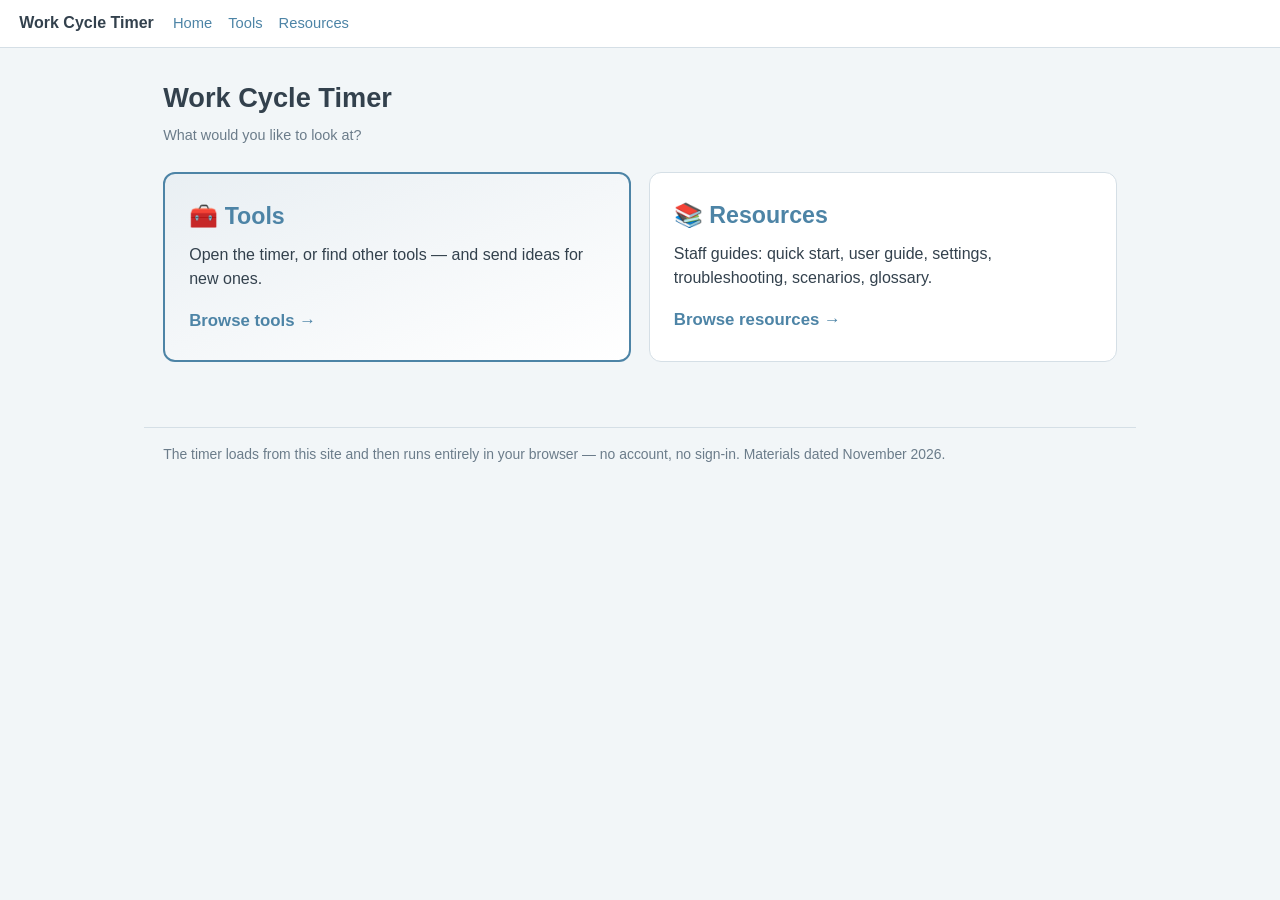
==== commit de0228f6: "Restructure site: chooser home, Tools/Resources hubs, six hosted staff training pages, compacted" ====
--- a/index.html
+++ b/index.html
@@ -1,414 +1,44 @@
-<!DOCTYPE html>
+<!doctype html>
 <html lang="en">
 <head>
-  <meta charset="UTF-8">
-  <meta name="viewport" content="width=device-width, initial-scale=1.0">
-  <title>Work Cycle Timer</title>
-  <link rel="stylesheet" href="styles.css">
+<meta charset="utf-8">
+<meta name="viewport" content="width=device-width, initial-scale=1">
+<title>Work Cycle Timer</title>
+<link rel="stylesheet" href="site.css">
 </head>
-<body data-theme="calm" data-current="work">
+<body>
 
-  <!-- Background sensory media layer -->
-  <div class="bg-layer" aria-hidden="true">
-    <video id="bgVideo" class="bg-video" muted loop playsinline preload="auto"></video>
-    <canvas id="animCanvas" class="anim-canvas"></canvas>
+<header class="site-head">
+  <a class="brand" href="index.html">Work Cycle Timer</a>
+  <nav class="site-nav" aria-label="Site pages">
+    <a href="index.html">Home</a>
+    <a href="tools.html">Tools</a>
+    <a href="resources.html">Resources</a>
+  </nav>
+</header>
+
+<main>
+  <h1>Work Cycle Timer</h1>
+  <p class="meta">What would you like to look at?</p>
+
+  <div class="choose">
+    <a class="card primary" href="tools.html">
+      <h3>🧰 Tools</h3>
+      <p>Open the timer, or find other tools — and send ideas for new ones.</p>
+      <span class="go">Browse tools →</span>
+    </a>
+    <a class="card" href="resources.html">
+      <h3>📚 Resources</h3>
+      <p>Staff guides: quick start, user guide, settings, troubleshooting, scenarios, glossary.</p>
+      <span class="go">Browse resources →</span>
+    </a>
   </div>
-  <div id="flashOverlay" class="flash-overlay" aria-hidden="true"></div>
+</main>
 
-  <div class="app">
+<footer class="site-foot">
+  The timer loads from this site and then runs entirely in your browser — no account, no sign-in.
+  Materials dated November 2026.
+</footer>
 
-    <header class="app-header">
-      <div class="brand">
-        <div class="title-row">
-          <h1 id="appTitle">Work Cycle Timer</h1>
-          <input id="titleInput" class="title-input" type="text" maxlength="60"
-                 size="18" value="Work Cycle Timer" aria-label="Timer title" hidden>
-          <button id="editTitleBtn" class="edit-title-btn" type="button"
-                  title="Edit the timer title" aria-label="Edit the timer title">
-            <svg viewBox="0 0 24 24" width="16" height="16" fill="currentColor" aria-hidden="true">
-              <path d="M3 17.25V21h3.75L17.81 9.94l-3.75-3.75L3 17.25zM20.71 7.04a1 1 0 0 0 0-1.41l-2.34-2.34a1 1 0 0 0-1.41 0l-1.83 1.83 3.75 3.75 1.83-1.83z"/>
-            </svg>
-          </button>
-        </div>
-        <p class="tagline">Work &rarr; Earn &rarr; Work &hellip;</p>
-      </div>
-      <div class="header-tools">
-        <div class="media-controls" role="group" aria-label="Music controls">
-          <select id="trackSelect" class="track-select" aria-label="Choose a track" title="Pick a track">
-            <option value="">None</option>
-          </select>
-          <button id="prevTrackBtn" class="tool-btn" type="button"
-                  title="Hold for 1 second for the previous track" aria-label="Previous track">
-            <svg viewBox="0 0 24 24" width="16" height="16" fill="currentColor" aria-hidden="true">
-              <path d="M6 6h2v12H6zm3.5 6L18 18V6z"/>
-            </svg>
-            <span class="hold-track" aria-hidden="true"><span class="hold-fill"></span></span>
-          </button>
-          <button id="playPauseBtn" class="tool-btn" type="button"
-                  title="Hold for 1 second to play" aria-label="Play music">
-            <svg id="playIcon" viewBox="0 0 24 24" width="17" height="17" fill="currentColor" aria-hidden="true">
-              <path d="M8 5v14l11-7z"/>
-            </svg>
-            <svg id="pauseIcon" viewBox="0 0 24 24" width="17" height="17" fill="currentColor" aria-hidden="true" style="display:none">
-              <path d="M6 19h4V5H6v14zm8-14v14h4V5h-4z"/>
-            </svg>
-            <span class="hold-track" aria-hidden="true"><span class="hold-fill"></span></span>
-          </button>
-          <button id="nextTrackBtn" class="tool-btn" type="button"
-                  title="Hold for 1 second for the next track" aria-label="Next track">
-            <svg viewBox="0 0 24 24" width="16" height="16" fill="currentColor" aria-hidden="true">
-              <path d="M6 18l8.5-6L6 6v12zM16 6v12h2V6h-2z"/>
-            </svg>
-            <span class="hold-track" aria-hidden="true"><span class="hold-fill"></span></span>
-          </button>
-          <label class="media-vol" title="Music volume">
-            <svg viewBox="0 0 24 24" width="16" height="16" fill="currentColor" aria-hidden="true">
-              <path d="M3 9v6h4l5 5V4L7 9H3zm13.5 3c0-1.77-1.02-3.29-2.5-4.03v8.05c1.48-.73 2.5-2.25 2.5-4.02z"/>
-            </svg>
-            <input type="range" id="mediaVol" min="0" max="100" step="5" aria-label="Music volume">
-          </label>
-        </div>
-        <button id="gearBtn" class="gear-btn" title="Hold for 3 seconds to open settings"
-                aria-label="Hold for 3 seconds to open settings">
-          <svg viewBox="0 0 24 24" width="24" height="24" fill="currentColor" aria-hidden="true">
-            <path d="M19.14 12.94a7.07 7.07 0 0 0 .06-.94 7.07 7.07 0 0 0-.06-.94l2.03-1.58a.5.5 0 0 0 .12-.64l-1.92-3.32a.5.5 0 0 0-.61-.22l-2.39.96a7.2 7.2 0 0 0-1.62-.94l-.36-2.54a.5.5 0 0 0-.5-.42h-3.84a.5.5 0 0 0-.5.42l-.36 2.54c-.58.24-1.12.55-1.62.94l-2.39-.96a.5.5 0 0 0-.61.22L2.65 8.84a.5.5 0 0 0 .12.64l2.03 1.58a7.07 7.07 0 0 0 0 1.88l-2.03 1.58a.5.5 0 0 0-.12.64l1.92 3.32c.13.22.39.31.61.22l2.39-.96c.5.39 1.04.7 1.62.94l.36 2.54c.04.24.25.42.5.42h3.84c.25 0 .46-.18.5-.42l.36-2.54a7.2 7.2 0 0 0 1.62-.94l2.39.96c.22.09.48 0 .61-.22l1.92-3.32a.5.5 0 0 0-.12-.64l-2.03-1.58zM12 15.6A3.6 3.6 0 1 1 12 8.4a3.6 3.6 0 0 1 0 7.2z"/>
-          </svg>
-          <span class="hold-track" aria-hidden="true"><span class="hold-fill"></span></span>
-        </button>
-      </div>
-    </header>
-
-    <div id="banner" class="banner" role="status" aria-live="polite"></div>
-
-    <section class="timers" aria-label="Cycle timers">
-
-      <div class="timer-card is-active" data-mode="work">
-        <div class="timer-name">Work</div>
-        <div class="cycle-badge" id="cycleBadge" hidden>
-          <span class="cycle-pips" id="cyclePips" aria-hidden="true"></span>
-          <span id="cycleText">Cycle 1 of 3</span>
-        </div>
-        <div class="dial-wrap">
-          <svg class="dial-svg" viewBox="0 0 100 100" aria-hidden="true">
-            <circle class="dial-track" cx="50" cy="50" r="46"></circle>
-            <path class="dial-wedge" d=""></path>
-            <circle class="dial-rim" cx="50" cy="50" r="46"></circle>
-          </svg>
-          <div class="dial-center">
-            <div class="time-display">10:00</div>
-          </div>
-        </div>
-        <div class="timer-status">Ready</div>
-        <div class="timer-total">of 10:00</div>
-      </div>
-
-      <div class="timer-card" data-mode="earn">
-        <div class="timer-name">Earn</div>
-        <div class="dial-wrap">
-          <svg class="dial-svg" viewBox="0 0 100 100" aria-hidden="true">
-            <circle class="dial-track" cx="50" cy="50" r="46"></circle>
-            <path class="dial-wedge" d=""></path>
-            <circle class="dial-rim" cx="50" cy="50" r="46"></circle>
-          </svg>
-          <div class="dial-center">
-            <div class="time-display">5:00</div>
-          </div>
-        </div>
-        <div class="timer-status">Waiting</div>
-        <div class="timer-total">of 5:00</div>
-      </div>
-
-    </section>
-
-    <div class="controls">
-      <button id="resetBtn" class="ghost-btn" type="button" title="Hold for 1 second">Reset
-        <span class="hold-track" aria-hidden="true"><span class="hold-fill"></span></span></button>
-      <button id="mainBtn" class="main-btn" type="button" title="Hold for 1 second"><span id="mainLabel">Start Work</span>
-        <span class="hold-track" aria-hidden="true"><span class="hold-fill"></span></span></button>
-      <button id="skipBtn" class="ghost-btn" type="button" title="Hold for 1 second">Skip &rarr;
-        <span class="hold-track" aria-hidden="true"><span class="hold-fill"></span></span></button>
-    </div>
-
-    <p id="cycleLine" class="cycle-line">Work 10:00 &middot; Earn 5:00 &middot; Next up: Earn</p>
-
-  </div>
-
-  <!-- Settings (hold the gear for 3 seconds to open) -->
-  <div id="settingsModal" class="modal-backdrop" hidden>
-    <div class="settings-panel" role="dialog" aria-modal="true" aria-labelledby="settingsTitle">
-      <nav class="settings-side" role="tablist" aria-label="Settings groups">
-        <button class="side-btn active" type="button" role="tab" aria-selected="true" data-tab="timers">Timers</button>
-        <button class="side-btn" type="button" role="tab" aria-selected="false" data-tab="alerts">Alerts</button>
-        <button class="side-btn" type="button" role="tab" aria-selected="false" data-tab="display">Display</button>
-        <button class="side-btn" type="button" role="tab" aria-selected="false" data-tab="media">Media</button>
-        <button class="side-btn" type="button" role="tab" aria-selected="false" data-tab="ideas">Ideas</button>
-      </nav>
-
-      <div class="settings-main">
-      <div class="settings-head">
-        <div class="head-row">
-          <h2 id="settingsTitle">Settings</h2>
-          <button id="closeSettings" class="icon-btn" type="button" aria-label="Close settings">&#10005;</button>
-        </div>
-      </div>
-
-      <div class="settings-body">
-
-        <div class="tab-panel active" data-tab="timers" role="tabpanel">
-        <section>
-          <h3>Cycle lengths</h3>
-          <div class="row">
-            <label for="workMin">Work length</label>
-            <span class="time-inputs">
-              <input type="number" id="workMin" min="0" max="180" step="1"> min
-              <input type="number" id="workSec" min="0" max="59" step="1"> sec
-            </span>
-          </div>
-          <div class="row">
-            <label for="earnMin">Earn length</label>
-            <span class="time-inputs">
-              <input type="number" id="earnMin" min="0" max="180" step="1"> min
-              <input type="number" id="earnSec" min="0" max="59" step="1"> sec
-            </span>
-          </div>
-          <p class="hint">Default is 10 minutes work / 5 minutes earn. Changes apply right away when the timer is not running.</p>
-        </section>
-
-        <section>
-          <h3>Work cycles per earn</h3>
-          <div class="row">
-            <label for="cyclesVal">Work cycles before Earn</label>
-            <span class="stepper" role="group" aria-label="Work cycles before Earn">
-              <button type="button" class="step-btn" id="cyclesDown"
-                      aria-label="One fewer work cycle">&minus;</button>
-              <output id="cyclesVal" class="step-val" aria-live="polite">1</output>
-              <button type="button" class="step-btn" id="cyclesUp"
-                      aria-label="One more work cycle">+</button>
-              <span id="cyclesNote" class="step-note">work, earn, work, earn&hellip;</span>
-            </span>
-          </div>
-          <p class="hint">How many work cycles must finish before the Earn cycle starts. The count
-            restarts after each Earn, when you change this setting, and when you press Reset;
-            Skip advances to the next cycle in the sequence.</p>
-        </section>
-
-        <section>
-          <h3>When time is up</h3>
-          <div class="row">
-            <label for="endBehavior">Then</label>
-            <select id="endBehavior">
-              <option value="pause">Pause &mdash; wait for Start (default)</option>
-              <option value="auto">Switch to the other timer automatically</option>
-              <option value="auto10">Switch automatically after 10 seconds</option>
-            </select>
-          </div>
-        </section>
-
-        <section>
-          <h3>Transition warnings</h3>
-          <div class="row">
-            <label class="check-label" for="warningsOn">
-              <input type="checkbox" id="warningsOn"> Show gentle warnings before time is up
-            </label>
-          </div>
-          <div class="row checks">
-            <label class="check-label" for="warn120"><input type="checkbox" id="warn120"> 2 minutes left</label>
-            <label class="check-label" for="warn60"><input type="checkbox" id="warn60"> 1 minute left</label>
-            <label class="check-label" for="warn30"><input type="checkbox" id="warn30"> 30 seconds left</label>
-          </div>
-          <p class="hint">Warnings show a soft banner and, if sound is on, a quiet chime.</p>
-        </section>
-        </div>
-
-        <div class="tab-panel" data-tab="alerts" role="tabpanel" hidden>
-        <section>
-          <h3>Sound</h3>
-          <div class="row">
-            <label class="check-label" for="soundOn"><input type="checkbox" id="soundOn"> Sound alerts</label>
-          </div>
-          <div class="row">
-            <label for="soundType">Sound</label>
-            <select id="soundType">
-              <option value="chime">Soft chime</option>
-              <option value="bell">Gentle bell</option>
-              <option value="ping">Single ping</option>
-            </select>
-          </div>
-          <div class="row">
-            <label for="soundVol">Volume</label>
-            <span class="range-wrap">
-              <input type="range" id="soundVol" min="0" max="100" step="5">
-              <span id="soundVolVal" class="range-val">50%</span>
-              <button id="testSound" class="mini-btn" type="button">Test</button>
-            </span>
-          </div>
-          <p class="hint">Sounds are gentle and optional &mdash; the timer works fully in silence.</p>
-        </section>
-
-        <section>
-          <h3>Screen flash</h3>
-          <div class="row">
-            <label class="check-label" for="flashOn"><input type="checkbox" id="flashOn"> Soft screen pulse when time is up</label>
-          </div>
-          <p class="hint">A slow, gentle pulse &mdash; not a hard blink. Turn off for light sensitivity.</p>
-        </section>
-        </div>
-
-        <div class="tab-panel" data-tab="display" role="tabpanel" hidden>
-        <section>
-          <h3>Display</h3>
-          <div class="row">
-            <label class="check-label" for="largeText"><input type="checkbox" id="largeText"> Large text / big display</label>
-          </div>
-          <div class="row">
-            <span class="field-label" id="themeLbl">Color theme</span>
-            <p class="hint">Click a palette — it applies right away and is saved
-              with your settings. The little squares show the page background,
-              card, text and the two dial colors.</p>
-          </div>
-          <div id="themeList" class="theme-list" role="group" aria-labelledby="themeLbl"></div>
-          <div class="row">
-            <label for="layout">Timer layout</label>
-            <select id="layout">
-              <option value="side">Side by side (default)</option>
-              <option value="single">One timer at a time</option>
-            </select>
-          </div>
-        </section>
-        </div>
-
-        <div class="tab-panel" data-tab="media" role="tabpanel" hidden>
-        <section>
-          <h3>Sensory animation (built in)</h3>
-          <div class="row">
-            <label for="animSelect">Animation</label>
-            <select id="animSelect">
-              <option value="none">None</option>
-              <option value="bubbles">Floating bubbles</option>
-              <option value="glow">Drifting soft glow</option>
-              <option value="waves">Slow waves</option>
-              <option value="rain">Gentle rain</option>
-            </select>
-          </div>
-          <div class="row">
-            <label for="animReact">Animation reactivity</label>
-            <select id="animReact">
-              <option value="off">Off &mdash; plain drifting</option>
-              <option value="gentle">Gentle (default)</option>
-              <option value="noticeable">Noticeable &mdash; livelier</option>
-            </select>
-          </div>
-          <div class="row">
-            <label for="animOpacity">Animation opacity</label>
-            <span class="range-wrap">
-              <input type="range" id="animOpacity" min="0" max="100" step="5">
-              <span id="animOpacityVal" class="range-val">50%</span>
-            </span>
-          </div>
-          <p class="hint">Calming animations built into the app &mdash; no video files needed. They run
-            softly behind the timers and work together with background music. Reactivity adds gentle
-            physics: bubbles bump into each other and sometimes pop, waves swell, sharpen and crash
-            into drifting foam &mdash; <b>Off</b> keeps them drifting plainly.</p>
-        </section>
-
-        <section>
-          <h3>Background media</h3>
-          <div class="row">
-            <label for="videoSelect">Sensory video</label>
-            <select id="videoSelect"><option value="">None</option></select>
-          </div>
-          <div class="row">
-            <label for="videoOpacity">Video opacity</label>
-            <span class="range-wrap">
-              <input type="range" id="videoOpacity" min="0" max="60" step="5">
-              <span id="videoOpacityVal" class="range-val">25%</span>
-            </span>
-          </div>
-          <div class="row">
-            <label for="videoFile">Add video (this session)</label>
-            <input type="file" id="videoFile" accept="video/*" multiple>
-          </div>
-          <div class="row">
-            <label for="musicSelect">Background music</label>
-            <select id="musicSelect"><option value="">None</option></select>
-          </div>
-          <div class="row">
-            <label for="musicVol">Music volume</label>
-            <span class="range-wrap">
-              <input type="range" id="musicVol" min="0" max="100" step="5">
-              <span id="musicVolVal" class="range-val">30%</span>
-            </span>
-          </div>
-          <p class="hint">Videos last until the page is closed. Music you add is remembered — see the
-            playlist below. To ship tracks with the app, drop files into the <b>media</b> folder and
-            list them in <b>media/playlist.js</b> (see README).</p>
-        </section>
-
-        <section>
-          <h3>Music playlist</h3>
-          <div class="row">
-            <label for="musicFile">Add music files</label>
-            <input type="file" id="musicFile" accept="audio/*" multiple>
-          </div>
-          <div class="row pl-actions">
-            <button id="plShuffle" class="ghost-btn" type="button">Shuffle</button>
-            <button id="plRepeat" class="ghost-btn" type="button">Repeat: Off</button>
-            <button id="plRestore" class="ghost-btn" type="button">Restore removed</button>
-          </div>
-          <div id="playlist" class="pl-list" role="list" aria-label="Music playlist"></div>
-          <p class="hint">Every track — built-in and added — plays in this order. Drag the dotted
-            handle to reorder (or focus it and press &uarr; / &darr;), click a name to jump to it,
-            and use <b>&times;</b> to remove a track. Removed built-ins come back with
-            <b>Restore removed</b>. Order, repeat mode and added files are saved with the rest of
-            your settings.</p>
-        </section>
-        </div>
-
-        <div class="tab-panel" data-tab="ideas" role="tabpanel" hidden>
-        <section>
-          <h3>The Ideas Engine</h3>
-          <div class="row">
-            <label for="suggestBtn">Idea box</label>
-            <button id="suggestBtn" class="save-btn" type="button">Open The Ideas Engine</button>
-          </div>
-          <p id="suggestHint" class="hint"></p>
-        </section>
-        </div>
-
-      </div>
-      <div class="settings-foot">
-        <button id="doneSettings" class="save-btn" type="button">Done</button>
-        <button id="resetSettings" class="ghost-btn" type="button">Reset all settings to defaults</button>
-        <button id="suggestTab" class="ghost-btn foot-link" type="button">Suggest a feature</button>
-      </div>
-      </div>
-    </div>
-  </div>
-
-  <!-- Easter egg: hidden Windows logo — click the title 5 times to reveal -->
-  <button id="winLogo" class="win-logo" type="button" aria-label="Windows logo">
-    <svg viewBox="0 0 100 100" aria-hidden="true">
-      <path fill="#f25022" d="M7 21 Q27 13 47 17 L47 48 Q27 45 7 53 Z"/>
-      <path fill="#7fba00" d="M53 17 Q74 13 93 8 L93 40 Q74 44 53 48 Z"/>
-      <path fill="#00a4ef" d="M7 57 Q27 54 47 57 L47 88 Q27 86 7 93 Z"/>
-      <path fill="#ffb900" d="M53 57 Q74 61 93 64 L93 96 Q74 92 53 88 Z"/>
-    </svg>
-  </button>
-
-  <!-- Easter egg scene: cute Windows XP "Bliss" hills -->
-  <div id="xpScene" class="xp-scene" hidden>
-    <div class="xp-sky"></div>
-    <div class="xp-cloud xp-cloud-1"></div>
-    <div class="xp-cloud xp-cloud-2"></div>
-    <div class="xp-cloud xp-cloud-3"></div>
-    <div class="xp-hill xp-hill-back"></div>
-    <div class="xp-hill xp-hill-front"></div>
-    <p class="xp-hint">Click anywhere to go back</p>
-  </div>
-
-  <audio id="bgMusic" preload="none"></audio>
-
-  <script src="media/playlist.js"></script>
-  <script src="app.js"></script>
 </body>
 </html>
--- a/site.css
+++ b/site.css
@@ -0,0 +1,299 @@
+/* ============================================================
+   Work Cycle Timer — site chrome for the home page and the
+   staff resource pages (quick start, guide, reference, FAQ,
+   scenarios, glossary). Gentle, plain, print-friendly.
+   ============================================================ */
+
+:root {
+  --bg: #f2f6f8;
+  --surface: #ffffff;
+  --surface-2: #e9eff3;
+  --text: #33414d;
+  --dim: #6b7c8a;
+  --border: #d5dfe6;
+  --accent: #4d84a6;
+  --why-bg: #e9f1f6;
+  --why-border: #cfe0ec;
+  --hold-bg: #fdf3dd;
+  --hold-text: #7a5c1e;
+  --hold-border: #eeddb3;
+}
+
+* { box-sizing: border-box; }
+
+html { font-size: 16px; }
+
+body {
+  margin: 0;
+  font-family: -apple-system, "Segoe UI", Roboto, Helvetica, Arial, sans-serif;
+  background: var(--bg);
+  color: var(--text);
+  line-height: 1.55;
+}
+
+a { color: var(--accent); }
+
+/* ---------- Header / nav ---------- */
+
+.site-head {
+  background: var(--surface);
+  border-bottom: 1px solid var(--border);
+  padding: .7rem 1.2rem;
+  display: flex;
+  flex-wrap: wrap;
+  gap: .4rem 1.2rem;
+  align-items: center;
+}
+
+.brand {
+  font-weight: 800;
+  text-decoration: none;
+  color: var(--text);
+}
+
+.site-nav {
+  display: flex;
+  flex-wrap: wrap;
+  gap: .25rem 1rem;
+  font-size: .92rem;
+}
+
+.site-nav a {
+  text-decoration: none;
+  color: var(--accent);
+}
+
+.site-nav a:hover,
+.site-nav a:focus-visible { text-decoration: underline; }
+
+.subbar {
+  background: var(--surface-2);
+  border-bottom: 1px solid var(--border);
+  padding: .35rem 1.2rem;
+}
+
+.subbar .site-nav { font-size: .85rem; }
+
+/* ---------- Page ---------- */
+
+main {
+  max-width: 62rem;
+  margin: 0 auto;
+  padding: 1.4rem 1.2rem 2.5rem;
+}
+
+h1 {
+  font-size: 1.7rem;
+  margin: .4rem 0 .3rem;
+}
+
+h2 {
+  font-size: 1.22rem;
+  margin: 1.9rem 0 .55rem;
+  border-bottom: 2px solid var(--border);
+  padding-bottom: .25rem;
+}
+
+h3 {
+  font-size: 1.03rem;
+  margin: 1.25rem 0 .35rem;
+}
+
+p { margin: .45rem 0; }
+
+.meta {
+  color: var(--dim);
+  font-size: .9rem;
+  margin: 0 0 1rem;
+}
+
+ul, ol { padding-left: 1.3rem; }
+li { margin: .32rem 0; }
+
+/* Exact on-screen wording, marked inline */
+.lbl {
+  font-weight: 700;
+  font-size: .92em;
+  background: var(--surface-2);
+  border: 1px solid var(--border);
+  border-radius: 6px;
+  padding: .05rem .42rem;
+  white-space: nowrap;
+}
+
+/* ---------- Cards (home page) ---------- */
+
+.cards {
+  display: grid;
+  grid-template-columns: repeat(auto-fill, minmax(16rem, 1fr));
+  gap: .9rem;
+  margin: 1rem 0;
+}
+
+.card {
+  display: block;
+  background: var(--surface);
+  border: 1px solid var(--border);
+  border-radius: 12px;
+  padding: 1rem 1.1rem;
+  text-decoration: none;
+  color: var(--text);
+}
+
+.card:hover { border-color: var(--accent); }
+
+.card.primary {
+  border: 2px solid var(--accent);
+  background: linear-gradient(160deg, var(--surface-2), var(--surface));
+}
+
+.card h3 {
+  margin: 0 0 .3rem;
+  color: var(--accent);
+  font-size: 1.05rem;
+}
+
+.card p {
+  margin: 0;
+  font-size: .93rem;
+  color: var(--dim);
+}
+
+.card .go {
+  display: inline-block;
+  margin-top: .6rem;
+  font-weight: 700;
+  color: var(--accent);
+  font-size: .93rem;
+}
+
+/* ---------- Chooser cards (home) ---------- */
+
+.choose {
+  display: grid;
+  grid-template-columns: repeat(auto-fit, minmax(17rem, 1fr));
+  gap: 1.1rem;
+  margin: 1.6rem 0;
+}
+
+.choose .card {
+  padding: 1.6rem 1.5rem;
+}
+
+.choose .card h3 {
+  font-size: 1.45rem;
+  margin: 0 0 .45rem;
+}
+
+.choose .card p {
+  font-size: 1rem;
+  color: var(--text);
+}
+
+.choose .card .go {
+  font-size: 1.05rem;
+  margin-top: 1rem;
+}
+
+/* ---------- Callouts ---------- */
+
+.hold,
+.why {
+  border-radius: 10px;
+  padding: .6rem .85rem;
+  margin: .9rem 0;
+  font-size: .95rem;
+}
+
+.hold {
+  background: var(--hold-bg);
+  border: 1px solid var(--hold-border);
+  color: var(--hold-text);
+}
+
+.why {
+  background: var(--why-bg);
+  border: 1px solid var(--why-border);
+}
+
+.hold strong { color: var(--hold-text); }
+
+/* ---------- Numbered steps ---------- */
+
+ol.steps { padding-left: 1.35rem; }
+ol.steps > li { margin: .5rem 0; }
+ol.steps > li::marker { font-weight: 800; color: var(--accent); }
+
+/* ---------- Tables ---------- */
+
+table {
+  border-collapse: collapse;
+  width: 100%;
+  background: var(--surface);
+  border: 1px solid var(--border);
+  font-size: .94rem;
+  margin: .6rem 0 1.2rem;
+}
+
+th, td {
+  border: 1px solid var(--border);
+  padding: .5rem .65rem;
+  text-align: left;
+  vertical-align: top;
+}
+
+th { background: var(--surface-2); }
+
+/* ---------- FAQ blocks ---------- */
+
+.qa {
+  background: var(--surface);
+  border: 1px solid var(--border);
+  border-radius: 10px;
+  padding: .8rem 1rem;
+  margin: .8rem 0;
+}
+
+.qa h3 {
+  margin: 0 0 .35rem;
+  color: var(--accent);
+}
+
+.qa p:last-child { margin-bottom: 0; }
+
+/* ---------- Glossary ---------- */
+
+dl { margin: .5rem 0; }
+dt { font-weight: 700; margin-top: .8rem; color: var(--accent); }
+dd { margin: .15rem 0 0; }
+
+/* ---------- Footer ---------- */
+
+.site-foot {
+  max-width: 62rem;
+  margin: 0 auto;
+  padding: 1rem 1.2rem 2rem;
+  color: var(--dim);
+  font-size: .87rem;
+  border-top: 1px solid var(--border);
+}
+
+/* ---------- Print (staff like paper) ---------- */
+
+@media print {
+  .site-head, .site-foot { display: none; }
+  body { background: #fff; font-size: 11pt; }
+  main { max-width: none; padding: 0; }
+  a { color: #000; text-decoration: none; }
+  a[href^="http"]::after {
+    content: " (" attr(href) ")";
+    font-size: .8em;
+    color: #444;
+    word-break: break-all;
+  }
+  .card, table, .qa, .hold, .why, .steps li { break-inside: avoid; }
+  h2, h3 { break-after: avoid; }
+  .card.primary { background: #fff; }
+  table { font-size: 10pt; }
+  .lbl { border-color: #999; background: #fff; }
+}
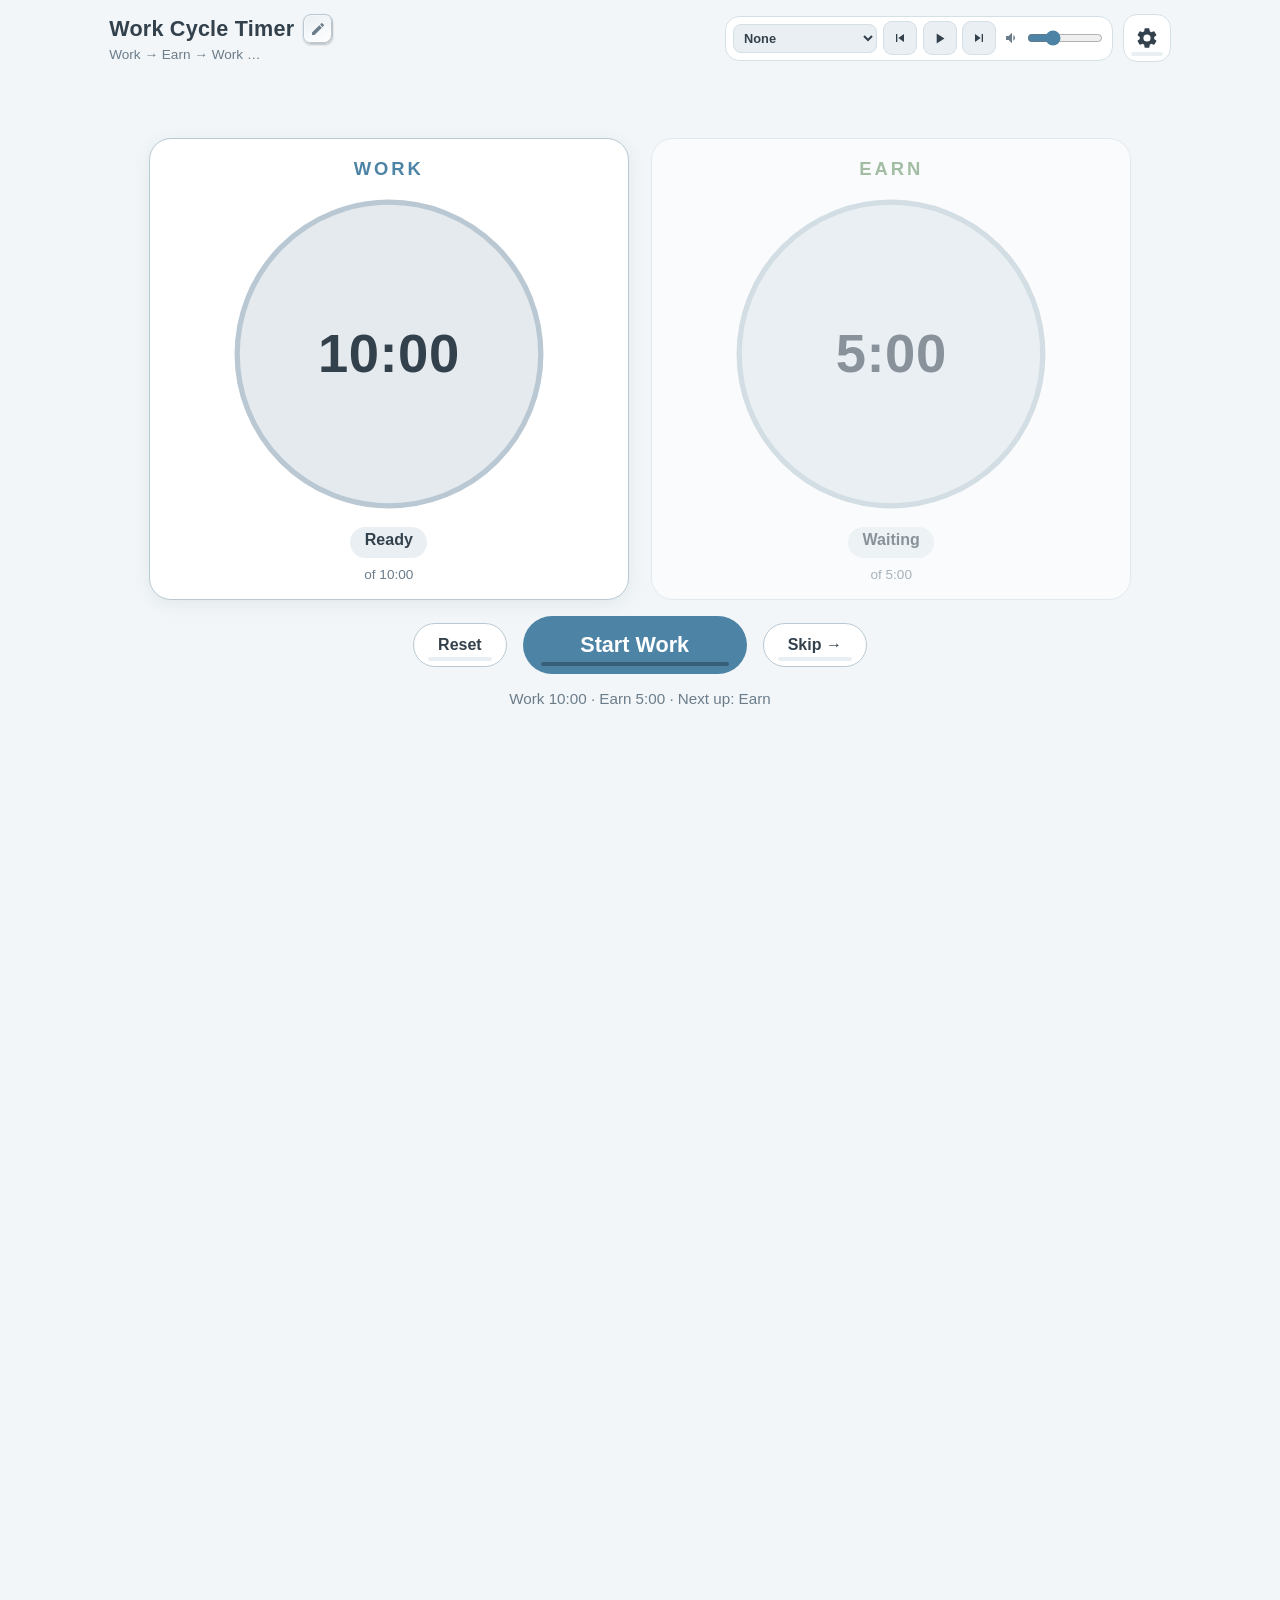
==== commit aeb1b414: "Split repos: site pages move to SwankyMcGee.github.io root; root index redirects to the app" ====
--- a/index.html
+++ b/index.html
@@ -3,42 +3,12 @@
 <head>
 <meta charset="utf-8">
 <meta name="viewport" content="width=device-width, initial-scale=1">
+<meta http-equiv="refresh" content="0; url=timer.html">
 <title>Work Cycle Timer</title>
-<link rel="stylesheet" href="site.css">
+<link rel="canonical" href="timer.html">
 </head>
 <body>
-
-<header class="site-head">
-  <a class="brand" href="index.html">Work Cycle Timer</a>
-  <nav class="site-nav" aria-label="Site pages">
-    <a href="index.html">Home</a>
-    <a href="tools.html">Tools</a>
-    <a href="resources.html">Resources</a>
-  </nav>
-</header>
-
-<main>
-  <h1>Work Cycle Timer</h1>
-  <p class="meta">What would you like to look at?</p>
-
-  <div class="choose">
-    <a class="card primary" href="tools.html">
-      <h3>🧰 Tools</h3>
-      <p>Open the timer, or find other tools — and send ideas for new ones.</p>
-      <span class="go">Browse tools →</span>
-    </a>
-    <a class="card" href="resources.html">
-      <h3>📚 Resources</h3>
-      <p>Staff guides: quick start, user guide, settings, troubleshooting, scenarios, glossary.</p>
-      <span class="go">Browse resources →</span>
-    </a>
-  </div>
-</main>
-
-<footer class="site-foot">
-  The timer loads from this site and then runs entirely in your browser — no account, no sign-in.
-  Materials dated November 2026.
-</footer>
-
+  <p><a href="timer.html">Open the Work Cycle Timer →</a></p>
+  <p>The site menu has moved to <a href="https://swankymcgee.github.io/">https://swankymcgee.github.io/</a>.</p>
 </body>
 </html>
